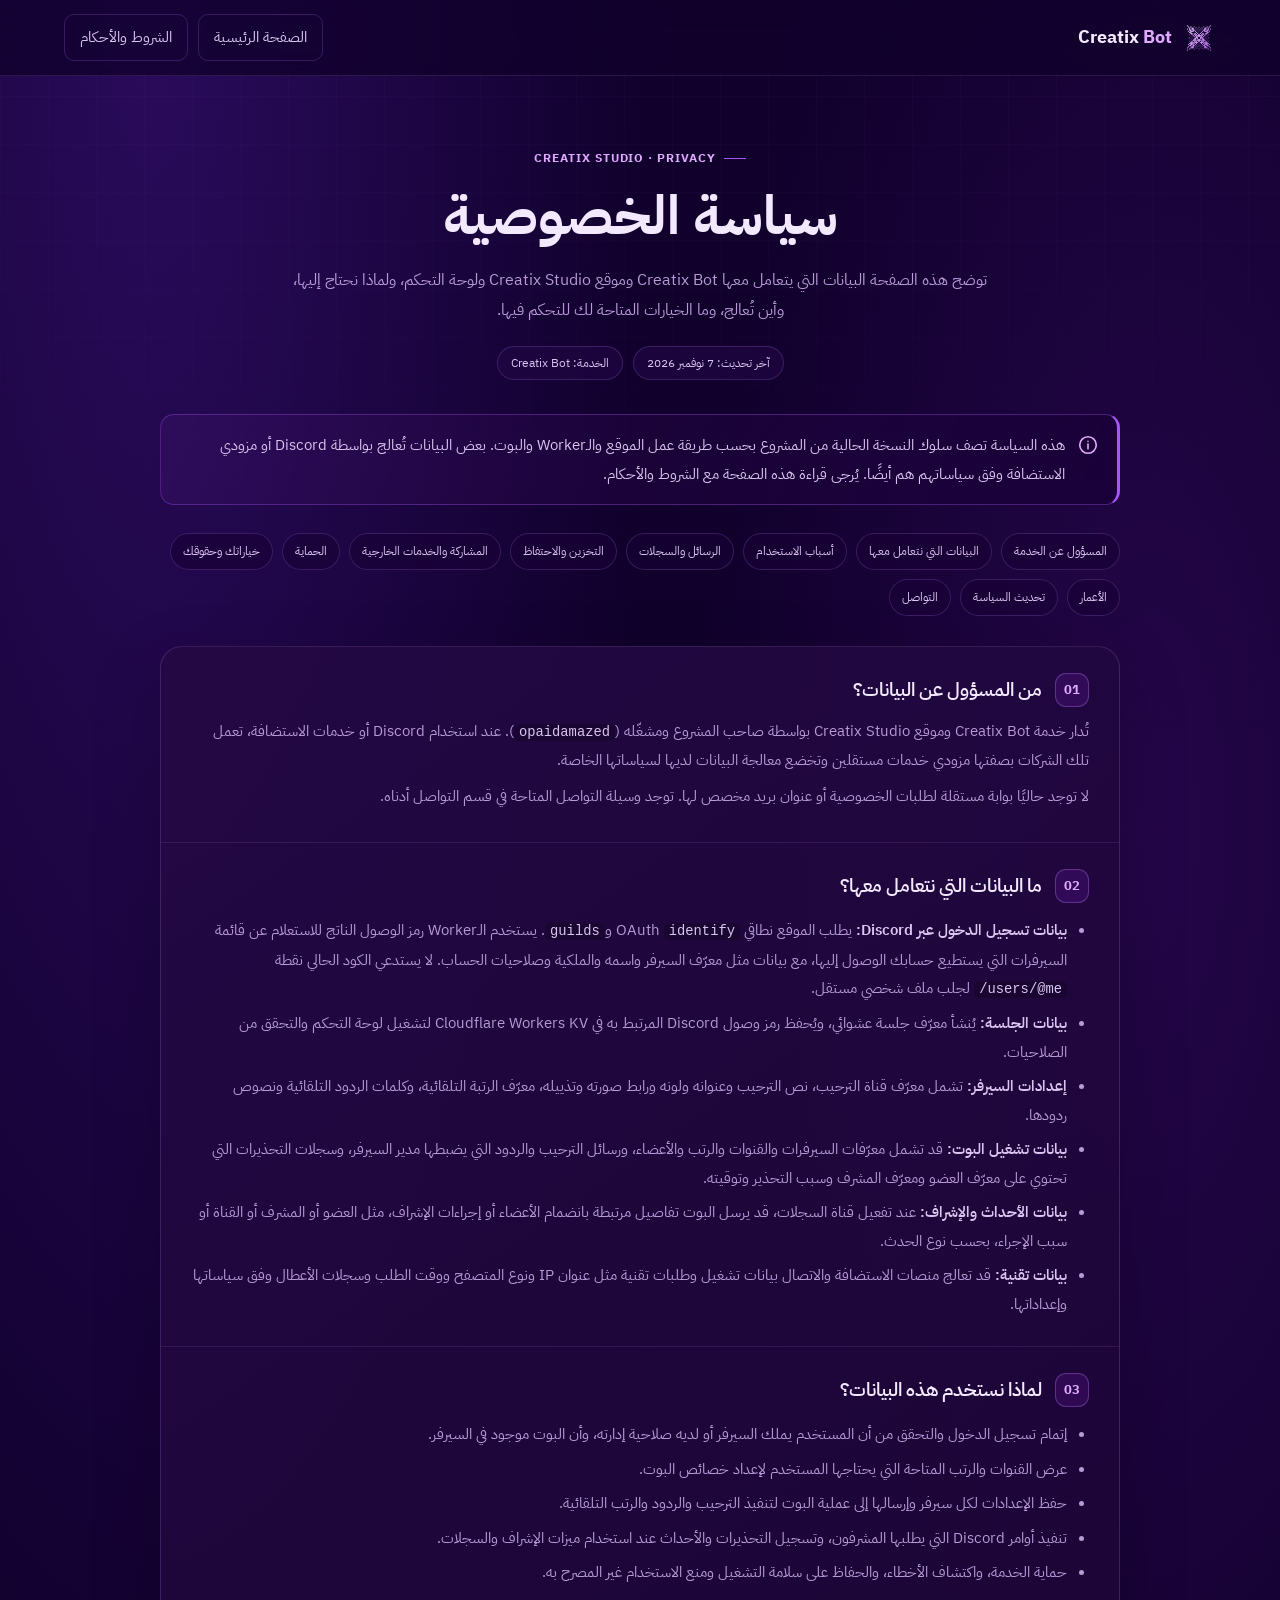
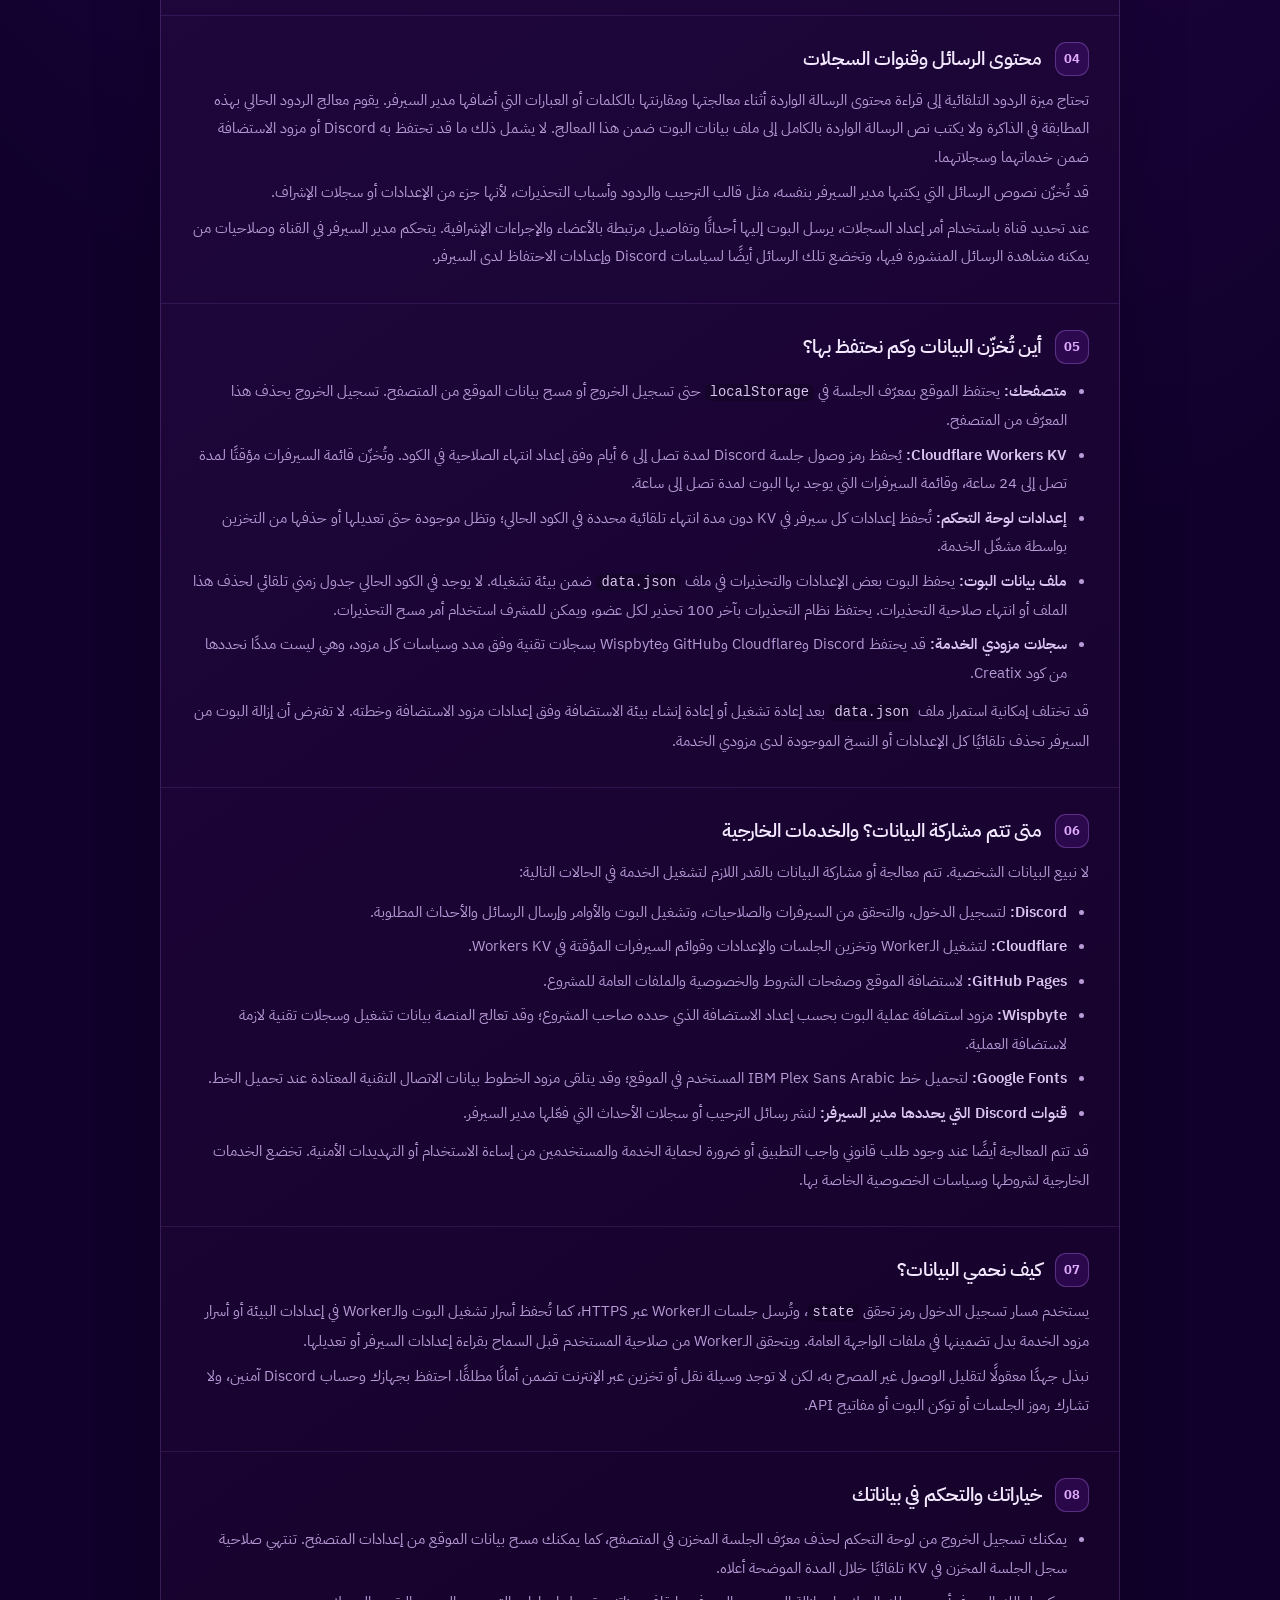
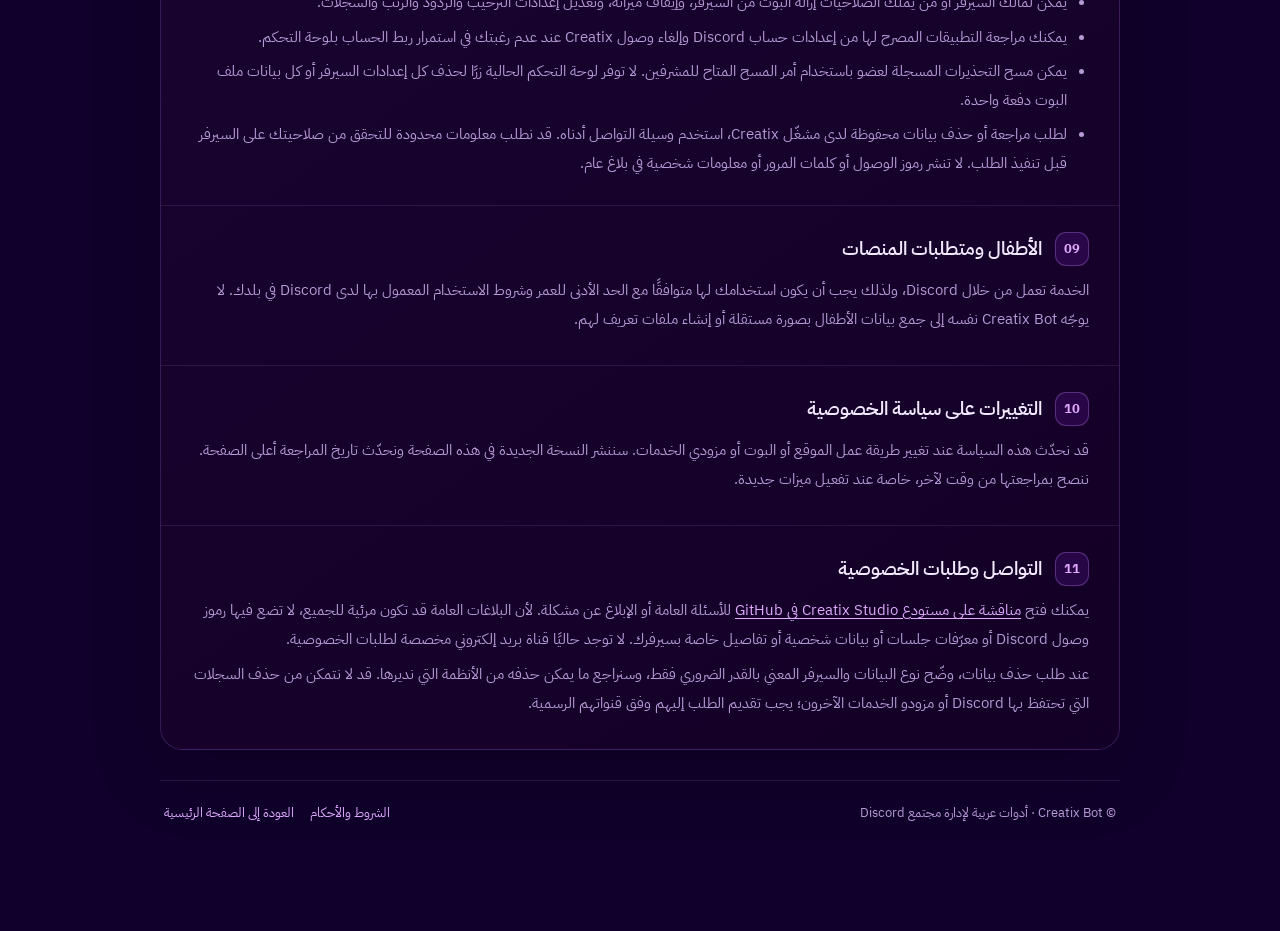
==== privacy/index.html @ d37acb92 "Add Arabic privacy policy page for Creatix Bot" ====
<!doctype html>
<html lang="ar" dir="rtl">
<head>
<meta charset="utf-8">
<meta name="viewport" content="width=device-width,initial-scale=1">
<title>سياسة الخصوصية | Creatix Bot</title>
<meta name="description" content="تعرف على البيانات التي يعالجها Creatix Bot وموقع Creatix Studio، وأسباب استخدامها وطرق التحكم فيها ومدة الاحتفاظ بها.">
<meta name="theme-color" content="#10002b">
<link rel="canonical" href="https://opaidamazed.github.io/creatix-studio/privacy">
<meta property="og:type" content="website">
<meta property="og:site_name" content="Creatix Studio">
<meta property="og:title" content="سياسة الخصوصية | Creatix Bot">
<meta property="og:description" content="كيف يتعامل Creatix Bot مع بيانات تسجيل الدخول والسيرفرات والإعدادات وسجلات الإشراف.">
<meta property="og:url" content="https://opaidamazed.github.io/creatix-studio/privacy">
<meta property="og:image" content="https://opaidamazed.github.io/creatix-studio/assets/creatix-og.jpg">
<meta name="twitter:card" content="summary_large_image">
<link rel="preconnect" href="https://fonts.googleapis.com">
<link rel="preconnect" href="https://fonts.gstatic.com" crossorigin>
<link href="https://fonts.googleapis.com/css2?family=IBM+Plex+Sans+Arabic:wght@400;500;600;700&display=swap" rel="stylesheet">
<style>
:root{color-scheme:dark;--bg:#10002b;--panel:#190036;--panel2:#210744;--line:rgba(192,132,252,.2);--accent:#a855f7;--accent2:#e0aaff;--text:#f3e9ff;--muted:#b79ad6;--soft:#d9c5ef}
*{box-sizing:border-box}
html{scroll-behavior:smooth;scroll-padding-top:100px}
body{margin:0;min-height:100vh;background:radial-gradient(ellipse at 12% 0%,rgba(109,40,217,.28),transparent 32%),radial-gradient(ellipse at 90% 20%,rgba(126,34,206,.18),transparent 28%),var(--bg);color:var(--text);font:15px/1.9 'IBM Plex Sans Arabic',Tahoma,system-ui,sans-serif}
body:before{content:"";position:fixed;inset:0;z-index:-1;pointer-events:none;background:linear-gradient(rgba(168,85,247,.045) 1px,transparent 1px) 0 0/48px 48px,linear-gradient(90deg,rgba(168,85,247,.045) 1px,transparent 1px) 0 0/48px 48px;mask-image:linear-gradient(#000,transparent 85%)}
a{color:inherit;text-decoration:none}
a:focus-visible{outline:2px solid var(--accent2);outline-offset:4px;border-radius:8px}
.site-nav{height:76px;display:flex;align-items:center;justify-content:space-between;gap:16px;padding:0 max(5vw,22px);border-bottom:1px solid rgba(224,170,255,.12);background:rgba(16,0,43,.75);backdrop-filter:blur(16px)}
.logo{display:inline-flex;align-items:center;gap:10px;font-weight:700;font-size:18px}
.logo-mark{width:34px;height:34px;display:inline-block;background:linear-gradient(130deg,#f0d7ff,#9d4edd);mask:url(../assets/CREATIX.png) center/contain no-repeat;-webkit-mask:url(../assets/CREATIX.png) center/contain no-repeat}
.logo b{color:var(--accent2)}
.nav-actions{display:flex;align-items:center;gap:10px;flex-wrap:wrap}
.nav-link{padding:8px 15px;border:1px solid var(--line);border-radius:10px;color:var(--soft);transition:.2s ease}
.nav-link:hover{border-color:var(--accent);background:rgba(168,85,247,.1);color:#fff}
.wrap{width:min(960px,calc(100% - 36px));margin:0 auto;padding:64px 0 90px}
.hero{text-align:center;margin-bottom:34px}
.eyebrow{display:inline-flex;align-items:center;gap:8px;color:var(--accent2);font-size:12px;font-weight:700;letter-spacing:.08em}
.eyebrow:before{content:"";width:22px;height:1px;background:var(--accent)}
h1{font-size:clamp(34px,6vw,54px);line-height:1.35;margin:10px 0 12px;font-weight:700}
.hero p{max-width:720px;margin:0 auto;color:var(--muted);font-size:16px}
.meta{display:flex;justify-content:center;gap:10px;flex-wrap:wrap;margin-top:20px}
.meta span{border:1px solid var(--line);background:rgba(33,7,68,.65);border-radius:999px;padding:5px 13px;color:var(--soft);font-size:12px}
.notice{display:flex;gap:12px;align-items:flex-start;margin:28px 0;padding:16px 18px;border:1px solid rgba(168,85,247,.35);border-right:3px solid var(--accent);border-radius:14px;background:linear-gradient(110deg,rgba(88,28,135,.2),rgba(25,0,54,.78))}
.notice svg{width:22px;height:22px;flex:none;color:var(--accent2);margin-top:3px}
.notice p{margin:0;color:var(--soft)}
.toc{display:flex;flex-wrap:wrap;gap:9px;margin:24px 0 30px}
.toc a{font-size:12px;color:var(--soft);border:1px solid var(--line);border-radius:999px;padding:6px 12px;background:rgba(25,0,54,.65);transition:.2s}
.toc a:hover{background:rgba(168,85,247,.16);border-color:var(--accent)}
.policy-card{border:1px solid var(--line);border-radius:22px;background:linear-gradient(145deg,rgba(36,9,68,.9),rgba(20,0,38,.92));box-shadow:0 24px 70px rgba(0,0,0,.18);overflow:hidden}
.policy-section{padding:25px 30px;border-bottom:1px solid rgba(192,132,252,.13);scroll-margin-top:100px}
.policy-section:last-child{border-bottom:0}
.section-head{display:flex;align-items:center;gap:13px;margin-bottom:9px}
.num{width:34px;height:34px;display:grid;place-items:center;flex:none;border:1px solid rgba(192,132,252,.32);border-radius:11px;background:rgba(126,34,206,.18);color:var(--accent2);font-size:13px;font-weight:700}
h2{margin:0;font-size:19px;font-weight:600}
.policy-section p{margin:7px 0;color:var(--muted)}
.policy-section ul{margin:8px 0 0;padding-right:22px;color:var(--muted)}
.policy-section li{padding:3px 0}
.policy-section strong{color:var(--soft);font-weight:600}
.policy-section a.inline{color:var(--accent2);text-decoration:underline;text-underline-offset:3px}
.inline-code{direction:ltr;unicode-bidi:embed;font-family:ui-monospace,monospace;font-size:.92em;color:var(--soft);background:rgba(0,0,0,.2);padding:1px 5px;border-radius:5px}
.footer{display:flex;justify-content:space-between;align-items:center;gap:18px;flex-wrap:wrap;margin-top:30px;padding:20px 4px;border-top:1px solid rgba(224,170,255,.12);color:var(--muted);font-size:13px}
.footer-links{display:flex;gap:16px;flex-wrap:wrap}
.footer a{color:var(--accent2)}
@media(max-width:620px){.site-nav{height:auto;min-height:66px;padding:12px 18px}.nav-link{padding:7px 10px;font-size:12px}.wrap{width:min(100% - 26px,960px);padding:46px 0 58px}.hero p{font-size:14px}.policy-section{padding:21px 17px}.section-head{align-items:flex-start}h2{font-size:17px}.notice{padding:13px}.footer{justify-content:center;text-align:center}.footer-links{justify-content:center}}
@media(prefers-reduced-motion:reduce){html{scroll-behavior:auto}*,*:before,*:after{transition:none!important}}
</style>
</head>
<body>
<header class="site-nav">
  <a class="logo" href="../" aria-label="Creatix Bot - الصفحة الرئيسية"><span class="logo-mark" aria-hidden="true"></span><span>Creatix <b>Bot</b></span></a>
  <nav class="nav-actions" aria-label="التنقل الرئيسي">
    <a class="nav-link" href="../">الصفحة الرئيسية</a>
    <a class="nav-link" href="../terms">الشروط والأحكام</a>
  </nav>
</header>

<main class="wrap">
  <section class="hero" aria-labelledby="page-title">
    <span class="eyebrow">CREATIX STUDIO · PRIVACY</span>
    <h1 id="page-title">سياسة الخصوصية</h1>
    <p>توضح هذه الصفحة البيانات التي يتعامل معها Creatix Bot وموقع Creatix Studio ولوحة التحكم، ولماذا نحتاج إليها، وأين تُعالج، وما الخيارات المتاحة لك للتحكم فيها.</p>
    <div class="meta"><span>آخر تحديث: 7 نوفمبر 2026</span><span>الخدمة: Creatix Bot</span></div>
  </section>

  <div class="notice" role="note">
    <svg viewBox="0 0 24 24" fill="none" stroke="currentColor" stroke-width="1.8" stroke-linecap="round" stroke-linejoin="round" aria-hidden="true"><circle cx="12" cy="12" r="9"/><path d="M12 11v5M12 8h.01"/></svg>
    <p>هذه السياسة تصف سلوك النسخة الحالية من المشروع بحسب طريقة عمل الموقع والـWorker والبوت. بعض البيانات تُعالج بواسطة Discord أو مزودي الاستضافة وفق سياساتهم هم أيضًا. يُرجى قراءة هذه الصفحة مع <a class="inline" href="../terms">الشروط والأحكام</a>.</p>
  </div>

  <nav class="toc" aria-label="محتويات سياسة الخصوصية">
    <a href="#controller">المسؤول عن الخدمة</a><a href="#data">البيانات التي نتعامل معها</a><a href="#purpose">أسباب الاستخدام</a><a href="#messages">الرسائل والسجلات</a><a href="#storage">التخزين والاحتفاظ</a><a href="#sharing">المشاركة والخدمات الخارجية</a><a href="#security">الحماية</a><a href="#choices">خياراتك وحقوقك</a><a href="#children">الأعمار</a><a href="#changes">تحديث السياسة</a><a href="#contact">التواصل</a>
  </nav>

  <div class="policy-card">
    <section class="policy-section" id="controller">
      <div class="section-head"><span class="num">01</span><h2>من المسؤول عن البيانات؟</h2></div>
      <p>تُدار خدمة Creatix Bot وموقع Creatix Studio بواسطة صاحب المشروع ومشغّله (<span class="inline-code">opaidamazed</span>). عند استخدام Discord أو خدمات الاستضافة، تعمل تلك الشركات بصفتها مزودي خدمات مستقلين وتخضع معالجة البيانات لديها لسياساتها الخاصة.</p>
      <p>لا توجد حاليًا بوابة مستقلة لطلبات الخصوصية أو عنوان بريد مخصص لها. توجد وسيلة التواصل المتاحة في قسم التواصل أدناه.</p>
    </section>

    <section class="policy-section" id="data">
      <div class="section-head"><span class="num">02</span><h2>ما البيانات التي نتعامل معها؟</h2></div>
      <ul>
        <li><strong>بيانات تسجيل الدخول عبر Discord:</strong> يطلب الموقع نطاقي OAuth <span class="inline-code">identify</span> و<span class="inline-code">guilds</span>. يستخدم الـWorker رمز الوصول الناتج للاستعلام عن قائمة السيرفرات التي يستطيع حسابك الوصول إليها، مع بيانات مثل معرّف السيرفر واسمه والملكية وصلاحيات الحساب. لا يستدعي الكود الحالي نقطة <span class="inline-code">/users/@me</span> لجلب ملف شخصي مستقل.</li>
        <li><strong>بيانات الجلسة:</strong> يُنشأ معرّف جلسة عشوائي، ويُحفظ رمز وصول Discord المرتبط به في Cloudflare Workers KV لتشغيل لوحة التحكم والتحقق من الصلاحيات.</li>
        <li><strong>إعدادات السيرفر:</strong> تشمل معرّف قناة الترحيب، نص الترحيب وعنوانه ولونه ورابط صورته وتذييله، معرّف الرتبة التلقائية، وكلمات الردود التلقائية ونصوص ردودها.</li>
        <li><strong>بيانات تشغيل البوت:</strong> قد تشمل معرّفات السيرفرات والقنوات والرتب والأعضاء، ورسائل الترحيب والردود التي يضبطها مدير السيرفر، وسجلات التحذيرات التي تحتوي على معرّف العضو ومعرّف المشرف وسبب التحذير وتوقيته.</li>
        <li><strong>بيانات الأحداث والإشراف:</strong> عند تفعيل قناة السجلات، قد يرسل البوت تفاصيل مرتبطة بانضمام الأعضاء أو إجراءات الإشراف، مثل العضو أو المشرف أو القناة أو سبب الإجراء، بحسب نوع الحدث.</li>
        <li><strong>بيانات تقنية:</strong> قد تعالج منصات الاستضافة والاتصال بيانات تشغيل وطلبات تقنية مثل عنوان IP ونوع المتصفح ووقت الطلب وسجلات الأعطال وفق سياساتها وإعداداتها.</li>
      </ul>
    </section>

    <section class="policy-section" id="purpose">
      <div class="section-head"><span class="num">03</span><h2>لماذا نستخدم هذه البيانات؟</h2></div>
      <ul>
        <li>إتمام تسجيل الدخول والتحقق من أن المستخدم يملك السيرفر أو لديه صلاحية إدارته، وأن البوت موجود في السيرفر.</li>
        <li>عرض القنوات والرتب المتاحة التي يحتاجها المستخدم لإعداد خصائص البوت.</li>
        <li>حفظ الإعدادات لكل سيرفر وإرسالها إلى عملية البوت لتنفيذ الترحيب والردود والرتب التلقائية.</li>
        <li>تنفيذ أوامر Discord التي يطلبها المشرفون، وتسجيل التحذيرات والأحداث عند استخدام ميزات الإشراف والسجلات.</li>
        <li>حماية الخدمة، واكتشاف الأخطاء، والحفاظ على سلامة التشغيل ومنع الاستخدام غير المصرح به.</li>
      </ul>
    </section>

    <section class="policy-section" id="messages">
      <div class="section-head"><span class="num">04</span><h2>محتوى الرسائل وقنوات السجلات</h2></div>
      <p>تحتاج ميزة الردود التلقائية إلى قراءة محتوى الرسالة الواردة أثناء معالجتها ومقارنتها بالكلمات أو العبارات التي أضافها مدير السيرفر. يقوم معالج الردود الحالي بهذه المطابقة في الذاكرة ولا يكتب نص الرسالة الواردة بالكامل إلى ملف بيانات البوت ضمن هذا المعالج. لا يشمل ذلك ما قد تحتفظ به Discord أو مزود الاستضافة ضمن خدماتهما وسجلاتهما.</p>
      <p>قد تُخزّن نصوص الرسائل التي يكتبها مدير السيرفر بنفسه، مثل قالب الترحيب والردود وأسباب التحذيرات، لأنها جزء من الإعدادات أو سجلات الإشراف.</p>
      <p>عند تحديد قناة باستخدام أمر إعداد السجلات، يرسل البوت إليها أحداثًا وتفاصيل مرتبطة بالأعضاء والإجراءات الإشرافية. يتحكم مدير السيرفر في القناة وصلاحيات من يمكنه مشاهدة الرسائل المنشورة فيها، وتخضع تلك الرسائل أيضًا لسياسات Discord وإعدادات الاحتفاظ لدى السيرفر.</p>
    </section>

    <section class="policy-section" id="storage">
      <div class="section-head"><span class="num">05</span><h2>أين تُخزّن البيانات وكم نحتفظ بها؟</h2></div>
      <ul>
        <li><strong>متصفحك:</strong> يحتفظ الموقع بمعرّف الجلسة في <span class="inline-code">localStorage</span> حتى تسجيل الخروج أو مسح بيانات الموقع من المتصفح. تسجيل الخروج يحذف هذا المعرّف من المتصفح.</li>
        <li><strong>Cloudflare Workers KV:</strong> يُحفظ رمز وصول جلسة Discord لمدة تصل إلى 6 أيام وفق إعداد انتهاء الصلاحية في الكود. وتُخزّن قائمة السيرفرات مؤقتًا لمدة تصل إلى 24 ساعة، وقائمة السيرفرات التي يوجد بها البوت لمدة تصل إلى ساعة.</li>
        <li><strong>إعدادات لوحة التحكم:</strong> تُحفظ إعدادات كل سيرفر في KV دون مدة انتهاء تلقائية محددة في الكود الحالي؛ وتظل موجودة حتى تعديلها أو حذفها من التخزين بواسطة مشغّل الخدمة.</li>
        <li><strong>ملف بيانات البوت:</strong> يحفظ البوت بعض الإعدادات والتحذيرات في ملف <span class="inline-code">data.json</span> ضمن بيئة تشغيله. لا يوجد في الكود الحالي جدول زمني تلقائي لحذف هذا الملف أو انتهاء صلاحية التحذيرات. يحتفظ نظام التحذيرات بآخر 100 تحذير لكل عضو، ويمكن للمشرف استخدام أمر مسح التحذيرات.</li>
        <li><strong>سجلات مزودي الخدمة:</strong> قد يحتفظ Discord وCloudflare وGitHub وWispbyte بسجلات تقنية وفق مدد وسياسات كل مزود، وهي ليست مددًا نحددها من كود Creatix.</li>
      </ul>
      <p>قد تختلف إمكانية استمرار ملف <span class="inline-code">data.json</span> بعد إعادة تشغيل أو إعادة إنشاء بيئة الاستضافة وفق إعدادات مزود الاستضافة وخطته. لا تفترض أن إزالة البوت من السيرفر تحذف تلقائيًا كل الإعدادات أو النسخ الموجودة لدى مزودي الخدمة.</p>
    </section>

    <section class="policy-section" id="sharing">
      <div class="section-head"><span class="num">06</span><h2>متى تتم مشاركة البيانات؟ والخدمات الخارجية</h2></div>
      <p>لا نبيع البيانات الشخصية. تتم معالجة أو مشاركة البيانات بالقدر اللازم لتشغيل الخدمة في الحالات التالية:</p>
      <ul>
        <li><strong>Discord:</strong> لتسجيل الدخول، والتحقق من السيرفرات والصلاحيات، وتشغيل البوت والأوامر وإرسال الرسائل والأحداث المطلوبة.</li>
        <li><strong>Cloudflare:</strong> لتشغيل الـWorker وتخزين الجلسات والإعدادات وقوائم السيرفرات المؤقتة في Workers KV.</li>
        <li><strong>GitHub Pages:</strong> لاستضافة الموقع وصفحات الشروط والخصوصية والملفات العامة للمشروع.</li>
        <li><strong>Wispbyte:</strong> مزود استضافة عملية البوت بحسب إعداد الاستضافة الذي حدده صاحب المشروع؛ وقد تعالج المنصة بيانات تشغيل وسجلات تقنية لازمة لاستضافة العملية.</li>
        <li><strong>Google Fonts:</strong> لتحميل خط IBM Plex Sans Arabic المستخدم في الموقع؛ وقد يتلقى مزود الخطوط بيانات الاتصال التقنية المعتادة عند تحميل الخط.</li>
        <li><strong>قنوات Discord التي يحددها مدير السيرفر:</strong> لنشر رسائل الترحيب أو سجلات الأحداث التي فعّلها مدير السيرفر.</li>
      </ul>
      <p>قد تتم المعالجة أيضًا عند وجود طلب قانوني واجب التطبيق أو ضرورة لحماية الخدمة والمستخدمين من إساءة الاستخدام أو التهديدات الأمنية. تخضع الخدمات الخارجية لشروطها وسياسات الخصوصية الخاصة بها.</p>
    </section>

    <section class="policy-section" id="security">
      <div class="section-head"><span class="num">07</span><h2>كيف نحمي البيانات؟</h2></div>
      <p>يستخدم مسار تسجيل الدخول رمز تحقق <span class="inline-code">state</span>، وتُرسل جلسات الـWorker عبر HTTPS، كما تُحفظ أسرار تشغيل البوت والـWorker في إعدادات البيئة أو أسرار مزود الخدمة بدل تضمينها في ملفات الواجهة العامة. ويتحقق الـWorker من صلاحية المستخدم قبل السماح بقراءة إعدادات السيرفر أو تعديلها.</p>
      <p>نبذل جهدًا معقولًا لتقليل الوصول غير المصرح به، لكن لا توجد وسيلة نقل أو تخزين عبر الإنترنت تضمن أمانًا مطلقًا. احتفظ بجهازك وحساب Discord آمنين، ولا تشارك رموز الجلسات أو توكن البوت أو مفاتيح API.</p>
    </section>

    <section class="policy-section" id="choices">
      <div class="section-head"><span class="num">08</span><h2>خياراتك والتحكم في بياناتك</h2></div>
      <ul>
        <li>يمكنك تسجيل الخروج من لوحة التحكم لحذف معرّف الجلسة المخزن في المتصفح، كما يمكنك مسح بيانات الموقع من إعدادات المتصفح. تنتهي صلاحية سجل الجلسة المخزن في KV تلقائيًا خلال المدة الموضحة أعلاه.</li>
        <li>يمكن لمالك السيرفر أو من يملك الصلاحيات إزالة البوت من السيرفر، وإيقاف ميزاته، وتعديل إعدادات الترحيب والردود والرتب والسجلات.</li>
        <li>يمكنك مراجعة التطبيقات المصرح لها من إعدادات حساب Discord وإلغاء وصول Creatix عند عدم رغبتك في استمرار ربط الحساب بلوحة التحكم.</li>
        <li>يمكن مسح التحذيرات المسجلة لعضو باستخدام أمر المسح المتاح للمشرفين. لا توفر لوحة التحكم الحالية زرًا لحذف كل إعدادات السيرفر أو كل بيانات ملف البوت دفعة واحدة.</li>
        <li>لطلب مراجعة أو حذف بيانات محفوظة لدى مشغّل Creatix، استخدم وسيلة التواصل أدناه. قد نطلب معلومات محدودة للتحقق من صلاحيتك على السيرفر قبل تنفيذ الطلب. لا تنشر رموز الوصول أو كلمات المرور أو معلومات شخصية في بلاغ عام.</li>
      </ul>
    </section>

    <section class="policy-section" id="children">
      <div class="section-head"><span class="num">09</span><h2>الأطفال ومتطلبات المنصات</h2></div>
      <p>الخدمة تعمل من خلال Discord، ولذلك يجب أن يكون استخدامك لها متوافقًا مع الحد الأدنى للعمر وشروط الاستخدام المعمول بها لدى Discord في بلدك. لا يوجّه Creatix Bot نفسه إلى جمع بيانات الأطفال بصورة مستقلة أو إنشاء ملفات تعريف لهم.</p>
    </section>

    <section class="policy-section" id="changes">
      <div class="section-head"><span class="num">10</span><h2>التغييرات على سياسة الخصوصية</h2></div>
      <p>قد نحدّث هذه السياسة عند تغيير طريقة عمل الموقع أو البوت أو مزودي الخدمات. سننشر النسخة الجديدة في هذه الصفحة ونحدّث تاريخ المراجعة أعلى الصفحة. ننصح بمراجعتها من وقت لآخر، خاصة عند تفعيل ميزات جديدة.</p>
    </section>

    <section class="policy-section" id="contact">
      <div class="section-head"><span class="num">11</span><h2>التواصل وطلبات الخصوصية</h2></div>
      <p>يمكنك فتح <a class="inline" href="https://github.com/opaidamazed/creatix-studio/issues" target="_blank" rel="noopener noreferrer">مناقشة على مستودع Creatix Studio في GitHub</a> للأسئلة العامة أو الإبلاغ عن مشكلة. لأن البلاغات العامة قد تكون مرئية للجميع، لا تضع فيها رموز وصول Discord أو معرّفات جلسات أو بيانات شخصية أو تفاصيل خاصة بسيرفرك. لا توجد حاليًا قناة بريد إلكتروني مخصصة لطلبات الخصوصية.</p>
      <p>عند طلب حذف بيانات، وضّح نوع البيانات والسيرفر المعني بالقدر الضروري فقط، وسنراجع ما يمكن حذفه من الأنظمة التي نديرها. قد لا نتمكن من حذف السجلات التي تحتفظ بها Discord أو مزودو الخدمات الآخرون؛ يجب تقديم الطلب إليهم وفق قنواتهم الرسمية.</p>
    </section>
  </div>

  <footer class="footer">
    <span>© Creatix Bot · أدوات عربية لإدارة مجتمع Discord</span>
    <div class="footer-links"><a href="../terms">الشروط والأحكام</a><a href="../">العودة إلى الصفحة الرئيسية</a></div>
  </footer>
</main>
</body>
</html>
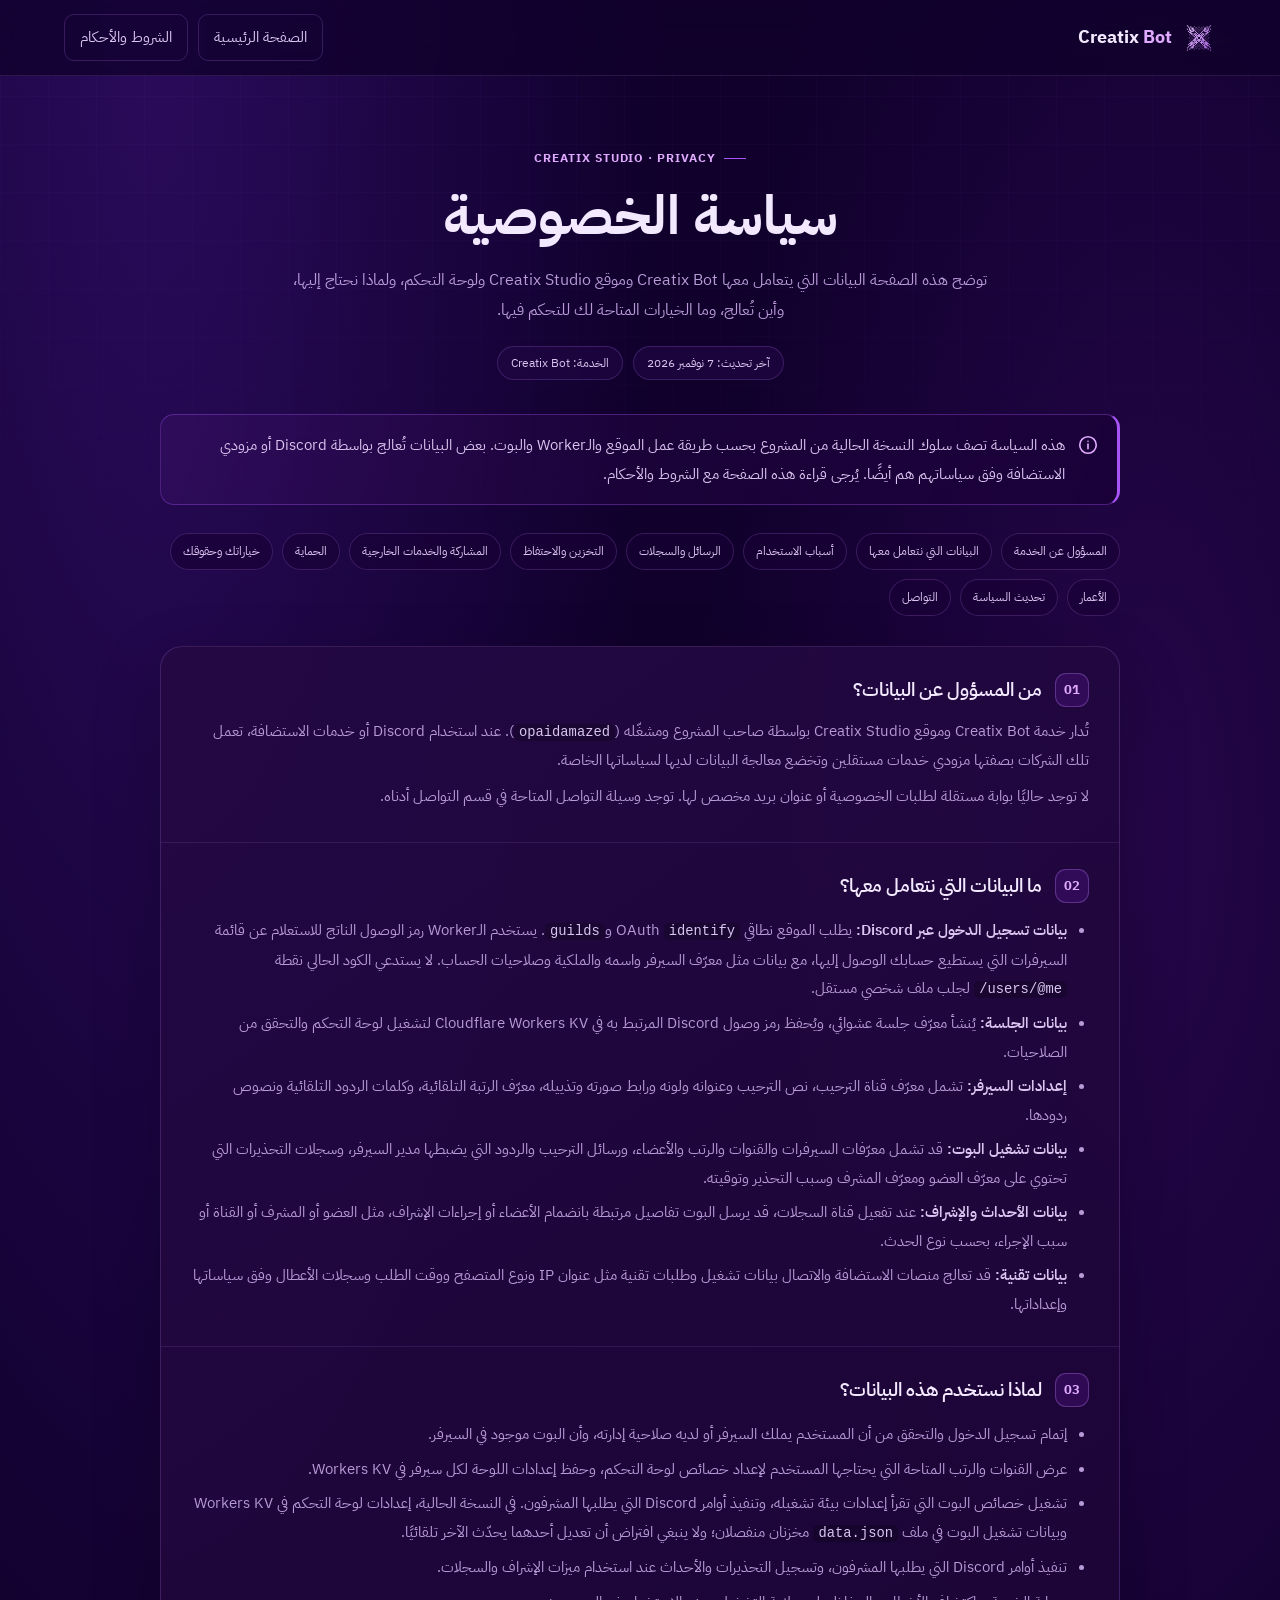
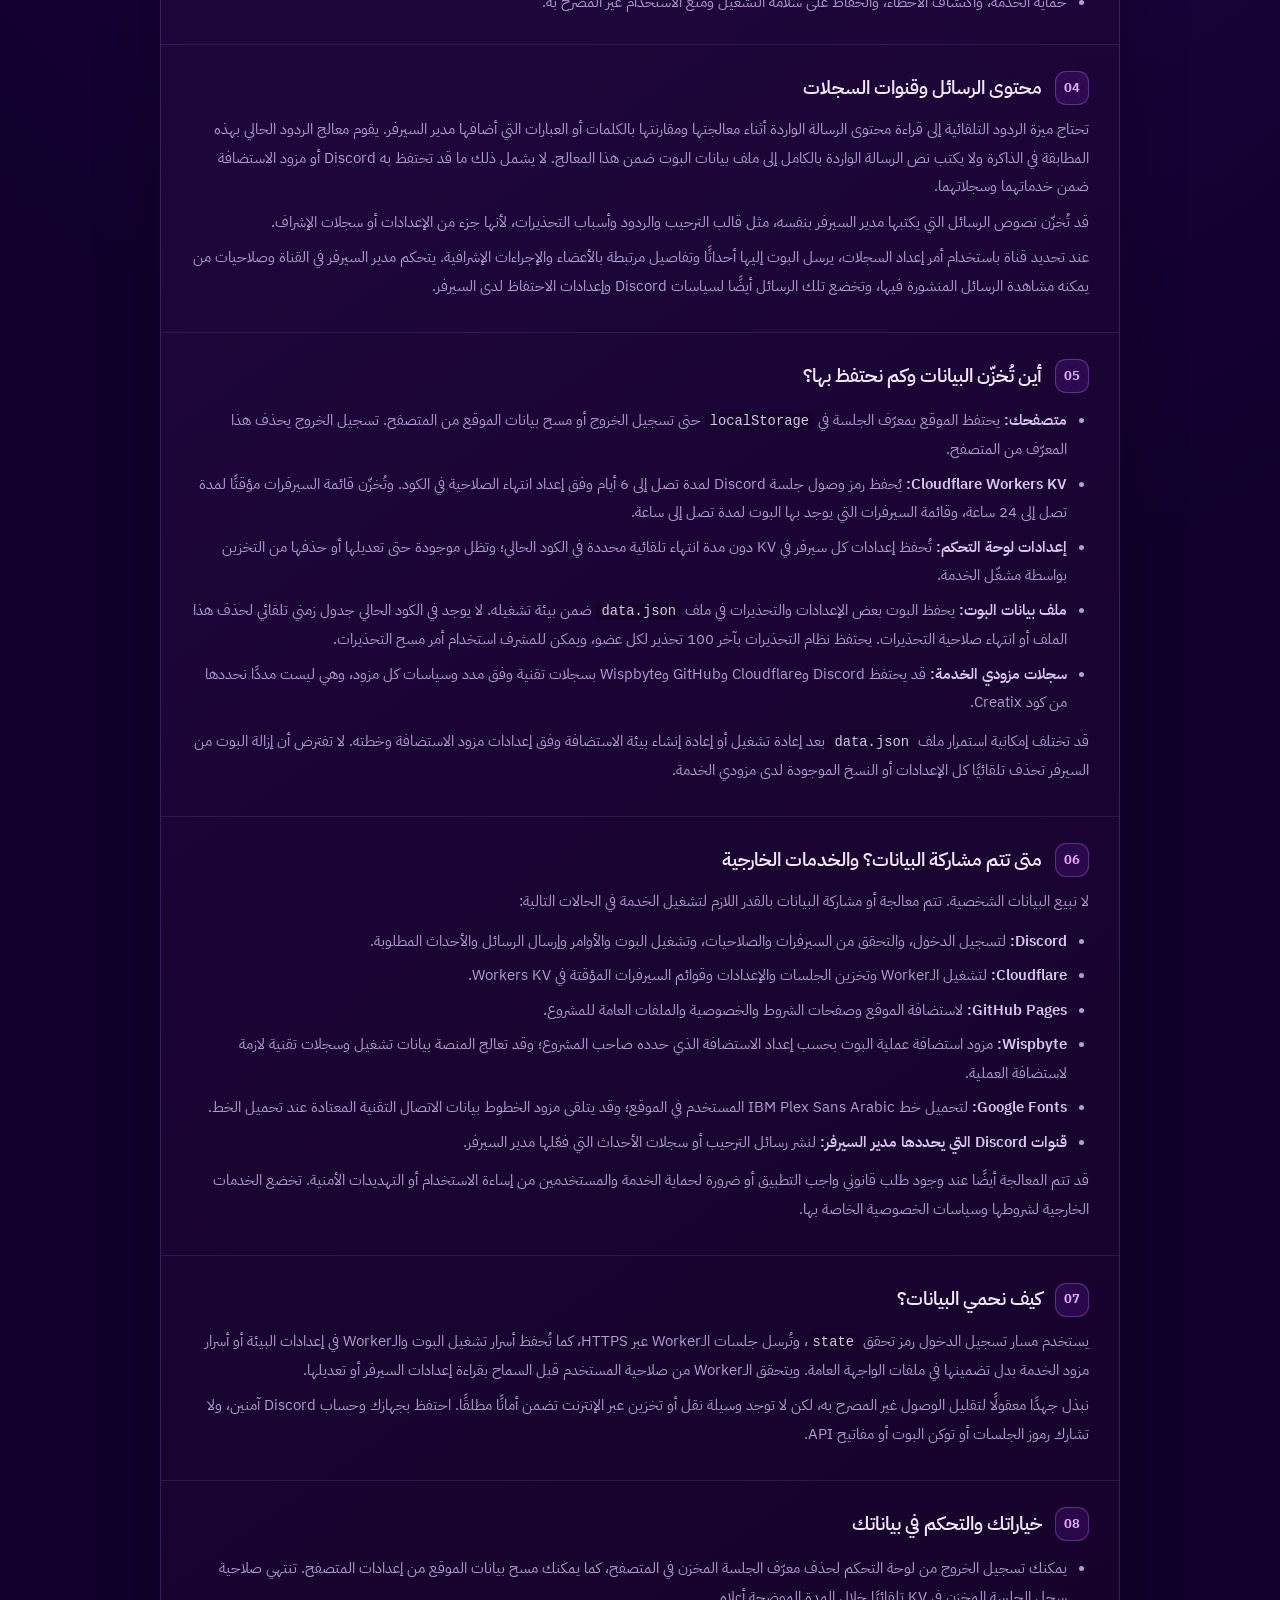
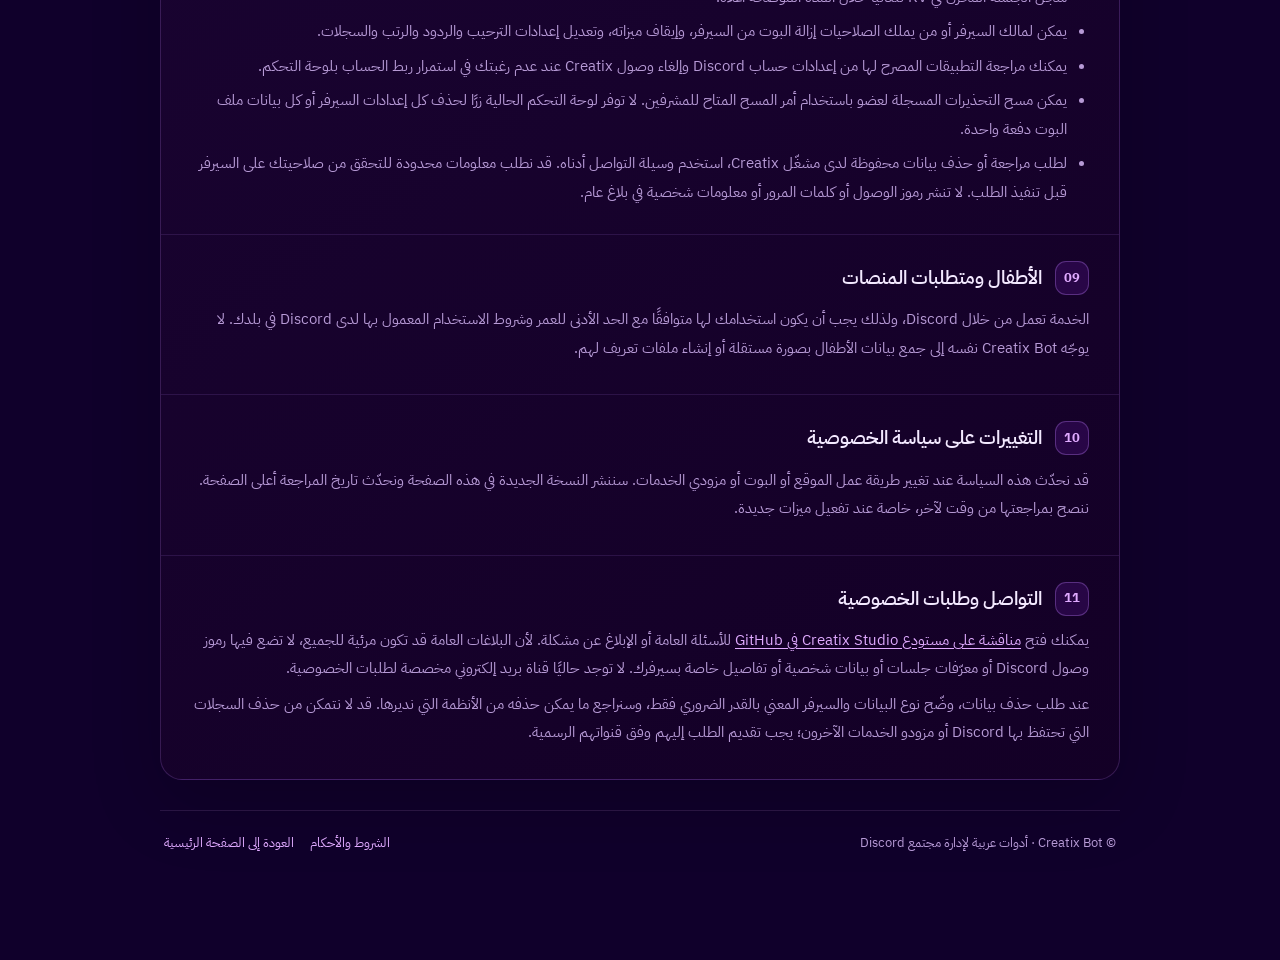
==== commit 977f8fe4: "Clarify separate dashboard and bot data stores in privacy policy" ====
--- a/privacy/index.html
+++ b/privacy/index.html
@@ -114,8 +114,8 @@
       <div class="section-head"><span class="num">03</span><h2>لماذا نستخدم هذه البيانات؟</h2></div>
       <ul>
         <li>إتمام تسجيل الدخول والتحقق من أن المستخدم يملك السيرفر أو لديه صلاحية إدارته، وأن البوت موجود في السيرفر.</li>
-        <li>عرض القنوات والرتب المتاحة التي يحتاجها المستخدم لإعداد خصائص البوت.</li>
-        <li>حفظ الإعدادات لكل سيرفر وإرسالها إلى عملية البوت لتنفيذ الترحيب والردود والرتب التلقائية.</li>
+        <li>عرض القنوات والرتب المتاحة التي يحتاجها المستخدم لإعداد خصائص لوحة التحكم، وحفظ إعدادات اللوحة لكل سيرفر في Workers KV.</li>
+        <li>تشغيل خصائص البوت التي تقرأ إعدادات بيئة تشغيله، وتنفيذ أوامر Discord التي يطلبها المشرفون. في النسخة الحالية، إعدادات لوحة التحكم في Workers KV وبيانات تشغيل البوت في ملف <span class="inline-code">data.json</span> مخزنان منفصلان؛ ولا ينبغي افتراض أن تعديل أحدهما يحدّث الآخر تلقائيًا.</li>
         <li>تنفيذ أوامر Discord التي يطلبها المشرفون، وتسجيل التحذيرات والأحداث عند استخدام ميزات الإشراف والسجلات.</li>
         <li>حماية الخدمة، واكتشاف الأخطاء، والحفاظ على سلامة التشغيل ومنع الاستخدام غير المصرح به.</li>
       </ul>
